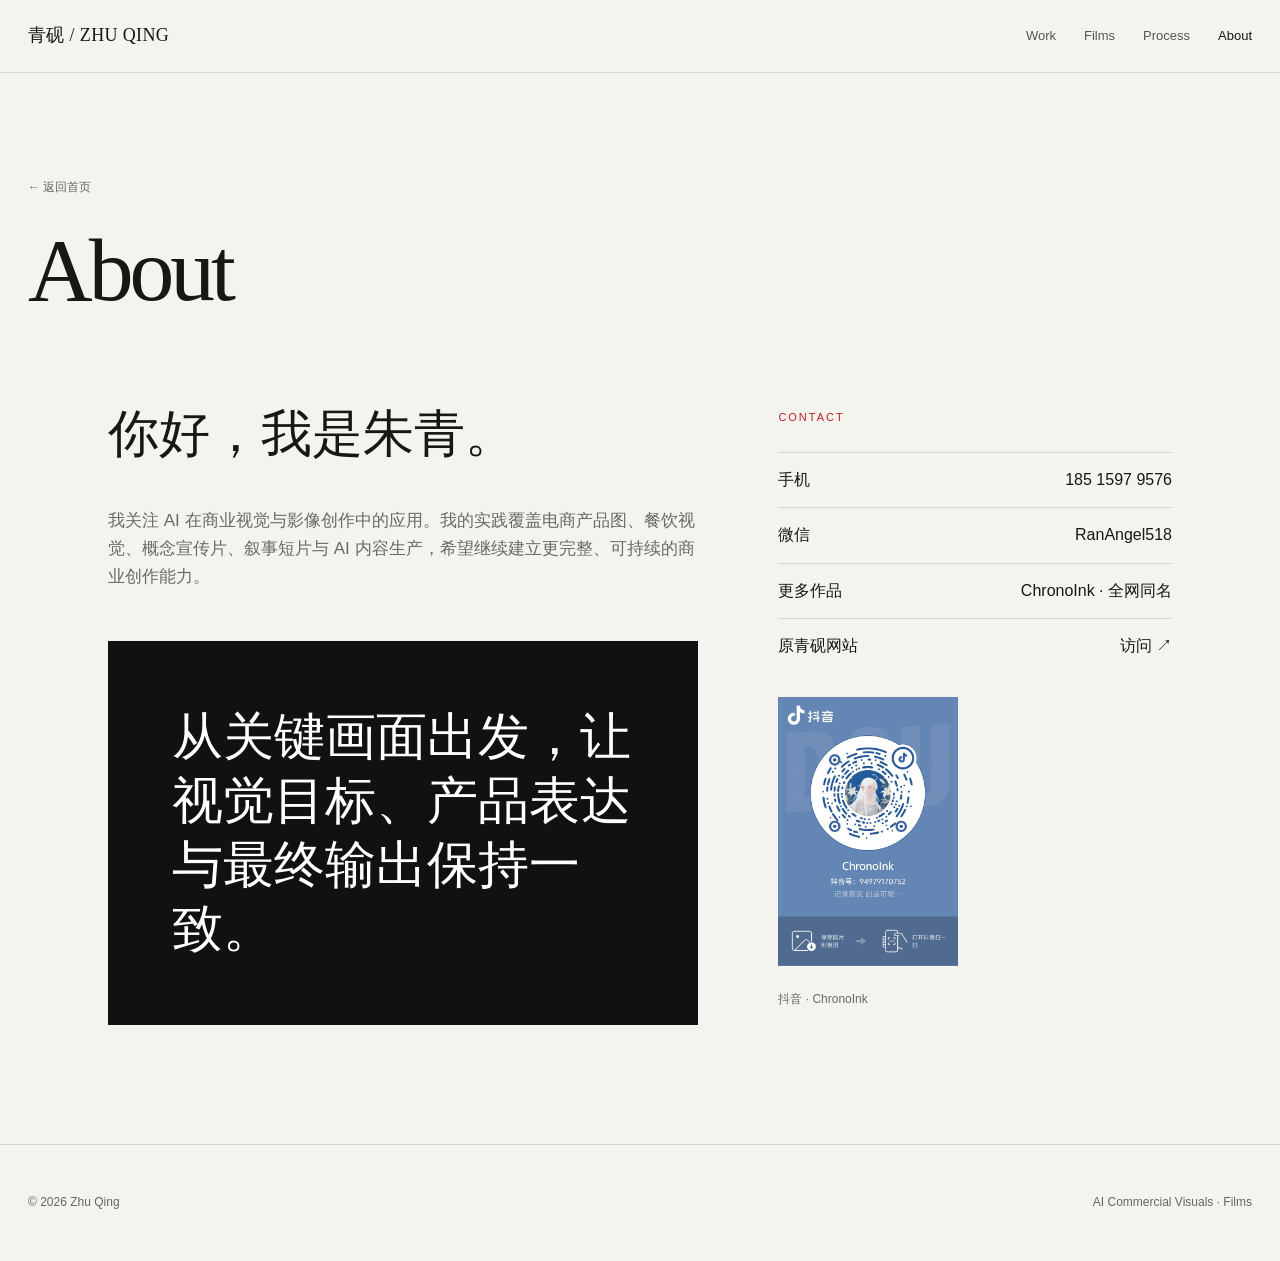
==== about.html @ ae473070 "Publish QingYan portfolio" ====
<!doctype html><html lang="zh-CN"><head><meta charset="utf-8"><meta name="viewport" content="width=device-width,initial-scale=1"><title>About｜朱青作品集</title><link rel="stylesheet" href="assets/css/site.css"></head><body><header class="site-header"><nav class="nav"><a class="brand" href="index.html">青砚 / ZHU QING</a><button class="menu-btn">☰</button><div class="nav-links"><a href="index.html#work">Work</a><a href="films.html">Films</a><a href="process.html">Process</a><a aria-current="page" href="about.html">About</a></div></nav></header><main><section class="page-hero"><div class="page-hero-inner"><a class="back" href="index.html">← 返回首页</a><h1>About</h1></div></section><section class="content"><div class="about-grid"><div><h2 style="font:500 clamp(30px,4vw,52px)/1.2 var(--serif);margin-top:0">你好，我是朱青。</h2><p class="page-lead">我关注 AI 在商业视觉与影像创作中的应用。我的实践覆盖电商产品图、餐饮视觉、概念宣传片、叙事短片与 AI 内容生产，希望继续建立更完整、可持续的商业创作能力。</p><div class="statement" style="margin-top:50px"><p>从关键画面出发，让视觉目标、产品表达与最终输出保持一致。</p></div></div><div><span class="section-kicker">Contact</span><ul class="contact-list" style="margin-top:22px"><li><span>手机</span><a href="tel:18515979576">185 1597 9576</a></li><li><span>微信</span><span>RanAngel518</span></li><li><span>更多作品</span><span>ChronoInk · 全网同名</span></li><li><span>原青砚网站</span><a href="https://darrenoliver568-debug.github.io/qingyan-studio/" target="_blank" rel="noreferrer">访问 ↗</a></li></ul><img class="qr" src="assets/images/douyin-qr.jpg" alt="抖音 ChronoInk 二维码"><p class="video-note">抖音 · ChronoInk</p></div></div></section></main><footer class="site-footer"><div class="footer-inner"><span>© <span data-year></span> Zhu Qing</span><span>Shanghai · China</span></div></footer><script src="assets/js/site.js"></script></body></html>
---- assets/css/site.css ----
:root{--ink:#171716;--muted:#6b6963;--paper:#f5f3ee;--white:#fff;--line:#d9d5cc;--red:#ba1f24;--dark:#101010;--max:1360px;--serif:"Songti SC","Noto Serif SC",Georgia,serif;--sans:Inter,"Noto Sans SC","Microsoft YaHei",sans-serif}*{box-sizing:border-box}html{scroll-behavior:smooth}body{margin:0;background:var(--paper);color:var(--ink);font-family:var(--sans);line-height:1.65}img,video{display:block;max-width:100%}a{color:inherit;text-decoration:none}button{font:inherit}.site-header{position:sticky;top:0;z-index:50;background:rgba(245,243,238,.92);backdrop-filter:blur(14px);border-bottom:1px solid rgba(217,213,204,.8)}.nav{max-width:var(--max);height:72px;margin:auto;padding:0 28px;display:flex;align-items:center;justify-content:space-between}.brand{font-family:var(--serif);font-size:18px;letter-spacing:.02em}.nav-links{display:flex;align-items:center;gap:28px;font-size:13px}.nav-links a{color:#57554f}.nav-links a:hover,.nav-links a[aria-current=page]{color:var(--ink)}.menu-btn{display:none;border:0;background:none;font-size:22px}.hero{min-height:calc(100vh - 72px);position:relative;background:var(--dark);color:#fff;overflow:hidden}.hero-media{position:absolute;inset:0}.hero-media img{width:100%;height:100%;object-fit:cover}.hero-media:after{content:"";position:absolute;inset:0;background:linear-gradient(90deg,rgba(0,0,0,.76),rgba(0,0,0,.08) 68%),linear-gradient(0deg,rgba(0,0,0,.5),transparent 46%)}.hero-inner{position:relative;z-index:2;max-width:var(--max);min-height:calc(100vh - 72px);margin:auto;padding:120px 28px 64px;display:flex;flex-direction:column;justify-content:space-between}.eyebrow{font-size:11px;letter-spacing:.2em;text-transform:uppercase}.hero h1{max-width:760px;margin:18px 0 16px;font:500 clamp(46px,7vw,96px)/.98 var(--serif);letter-spacing:-.045em}.hero p{max-width:550px;margin:0;color:#ddd;font-size:16px}.hero-actions{display:flex;gap:12px;margin-top:32px}.btn{display:inline-flex;align-items:center;justify-content:center;min-height:45px;padding:0 18px;border:1px solid currentColor;font-size:13px}.btn.light{background:#fff;color:#111;border-color:#fff}.btn:hover{opacity:.78}.hero-bottom{display:flex;justify-content:space-between;align-items:end;gap:24px}.tags{display:flex;gap:14px;flex-wrap:wrap;color:#ccc;font-size:12px}.scroll-note{font-size:11px;letter-spacing:.16em}.section{padding:110px 28px}.section-inner{max-width:var(--max);margin:auto}.section-head{display:flex;justify-content:space-between;gap:30px;align-items:end;margin-bottom:48px}.section-kicker{font-size:11px;letter-spacing:.18em;text-transform:uppercase;color:var(--red)}.section h2{margin:10px 0 0;font:500 clamp(32px,4vw,58px)/1.08 var(--serif);letter-spacing:-.025em}.section-intro{max-width:520px;margin:0;color:var(--muted)}.project-list{display:grid;gap:80px}.project-card{display:grid;grid-template-columns:minmax(0,1.45fr) minmax(260px,.55fr);gap:34px;align-items:end}.project-card:nth-child(even){grid-template-columns:minmax(260px,.55fr) minmax(0,1.45fr)}.project-card:nth-child(even) .project-media{order:2}.project-media{position:relative;aspect-ratio:16/9;overflow:hidden;background:#ddd}.project-media img{width:100%;height:100%;object-fit:cover;transition:transform .7s ease}.project-card:hover img{transform:scale(1.018)}.project-meta{padding-bottom:12px}.project-num{font-size:12px;color:var(--red)}.project-meta h3{margin:10px 0 12px;font:500 clamp(27px,3vw,44px)/1.05 var(--serif)}.project-meta p{margin:0 0 20px;color:var(--muted)}.text-link{font-size:13px;border-bottom:1px solid;padding-bottom:4px}.dark-section{background:#111;color:#fff}.dark-section .section-intro,.dark-section .project-meta p{color:#aaa}.film-grid{display:grid;grid-template-columns:1.3fr 1fr 1fr;gap:14px}.film-card{position:relative;min-height:420px;overflow:hidden;background:#222}.film-card img{width:100%;height:100%;object-fit:cover;transition:transform .7s}.film-card:hover img{transform:scale(1.025)}.film-card:after{content:"";position:absolute;inset:0;background:linear-gradient(0deg,rgba(0,0,0,.8),transparent 60%)}.film-copy{position:absolute;z-index:2;left:24px;right:24px;bottom:22px}.film-copy span{font-size:10px;letter-spacing:.14em;color:#ccc}.film-copy h3{margin:7px 0 0;font:500 25px var(--serif)}.utility-grid{display:grid;grid-template-columns:1fr 1fr 1fr;gap:18px}.utility-card{min-height:280px;padding:30px;background:#fff;border:1px solid var(--line);display:flex;flex-direction:column;justify-content:space-between}.utility-card b{font-size:11px;color:var(--red);letter-spacing:.14em}.utility-card h3{font:500 28px/1.15 var(--serif);margin:18px 0}.utility-card p{color:var(--muted);font-size:14px}.site-footer{padding:48px 28px;border-top:1px solid var(--line)}.footer-inner{max-width:var(--max);margin:auto;display:flex;justify-content:space-between;gap:20px;color:#666;font-size:12px}.page-hero{padding:100px 28px 70px}.page-hero-inner{max-width:var(--max);margin:auto}.back{font-size:12px;color:var(--muted)}.page-hero h1{max-width:1000px;margin:28px 0 20px;font:500 clamp(46px,7vw,100px)/.96 var(--serif);letter-spacing:-.045em}.page-lead{max-width:700px;color:var(--muted);font-size:17px}.page-meta{display:flex;gap:30px;flex-wrap:wrap;margin-top:38px;padding-top:22px;border-top:1px solid var(--line);font-size:12px}.cover{max-width:var(--max);margin:0 auto 90px;padding:0 28px}.cover img{width:100%;max-height:82vh;object-fit:cover}.video-wrap{position:relative;background:#080808}.video-wrap video{width:100%;max-height:82vh;background:#000}.video-note{padding:12px 0;color:var(--muted);font-size:12px}.content{max-width:1120px;margin:auto;padding:0 28px 110px}.content-block{margin:0 0 90px}.content-block h2{margin:0 0 20px;font:500 clamp(28px,3vw,44px)/1.1 var(--serif)}.content-block>p{max-width:720px;color:var(--muted)}.image-wide{width:100%;margin-top:30px}.image-wide img{width:100%;height:auto}.image-grid{display:grid;grid-template-columns:1fr 1fr;gap:16px;margin-top:30px}.image-grid.three{grid-template-columns:repeat(3,1fr)}.image-grid figure{margin:0;background:#ebe8e1}.image-grid img{width:100%;height:100%;object-fit:cover}.image-grid figcaption{padding:10px 12px;color:#666;font-size:11px;background:var(--paper)}.portrait-grid img{aspect-ratio:3/4}.square-grid img{aspect-ratio:1}.mock-label{display:inline-block;margin:20px 0 0;padding:7px 10px;background:#ede7dc;color:#5a5144;font-size:11px}.showcase img{width:100%;height:auto}.project-nav{display:grid;grid-template-columns:1fr 1fr;border-top:1px solid var(--line)}.project-nav a{padding:32px 28px}.project-nav a:last-child{text-align:right;border-left:1px solid var(--line)}.project-nav small{display:block;color:var(--muted)}.project-nav strong{font:500 22px var(--serif)}.statement{padding:64px;background:#111;color:#fff}.statement p{max-width:850px;margin:0;font:500 clamp(28px,4vw,54px)/1.25 var(--serif)}.process-list{counter-reset:step}.process-step{counter-increment:step;display:grid;grid-template-columns:90px 1fr 1fr;gap:24px;padding:30px 0;border-top:1px solid var(--line)}.process-step:before{content:"0" counter(step);color:var(--red);font-size:12px}.process-step h3{margin:0;font:500 25px var(--serif)}.process-step p{margin:0;color:var(--muted)}.about-grid{display:grid;grid-template-columns:1.2fr .8fr;gap:80px}.contact-list{margin:0;padding:0;list-style:none}.contact-list li{padding:14px 0;border-top:1px solid var(--line);display:flex;justify-content:space-between;gap:20px}.qr{max-width:180px;margin-top:24px}.notice{padding:14px 16px;border-left:3px solid var(--red);background:#eee9df;color:#5d574e;font-size:13px}.lightbox{display:none;position:fixed;inset:0;z-index:100;background:rgba(0,0,0,.92);padding:34px;align-items:center;justify-content:center}.lightbox.open{display:flex}.lightbox img{max-width:95vw;max-height:90vh}.lightbox button{position:absolute;top:18px;right:24px;border:0;background:none;color:#fff;font-size:34px}.zoomable{cursor:zoom-in}.error-message{display:none;padding:24px;color:#fff;background:#511}.error-message.show{display:block}@media(max-width:900px){.nav{height:62px;padding:0 18px}.menu-btn{display:block}.nav-links{display:none;position:absolute;top:62px;left:0;right:0;padding:20px;background:var(--paper);border-bottom:1px solid var(--line);flex-direction:column;align-items:flex-start}.nav-links.open{display:flex}.hero,.hero-inner{min-height:calc(100svh - 62px)}.hero-inner{padding:82px 20px 32px}.hero h1{font-size:50px}.hero-bottom{align-items:flex-start;flex-direction:column}.section{padding:72px 20px}.section-head{display:block}.section-intro{margin-top:20px}.project-card,.project-card:nth-child(even){grid-template-columns:1fr;gap:18px}.project-card:nth-child(even) .project-media{order:0}.film-grid{grid-template-columns:1fr}.film-card{min-height:330px}.utility-grid{grid-template-columns:1fr}.page-hero{padding:66px 20px 48px}.page-hero h1{font-size:54px}.cover{padding:0 20px;margin-bottom:60px}.content{padding:0 20px 80px}.image-grid,.image-grid.three{grid-template-columns:1fr}.statement{padding:42px 24px}.process-step{grid-template-columns:48px 1fr}.process-step p{grid-column:2}.about-grid{grid-template-columns:1fr;gap:40px}.project-nav a{padding:24px 20px}.footer-inner{display:block}.footer-inner span{display:block;margin-top:8px}}
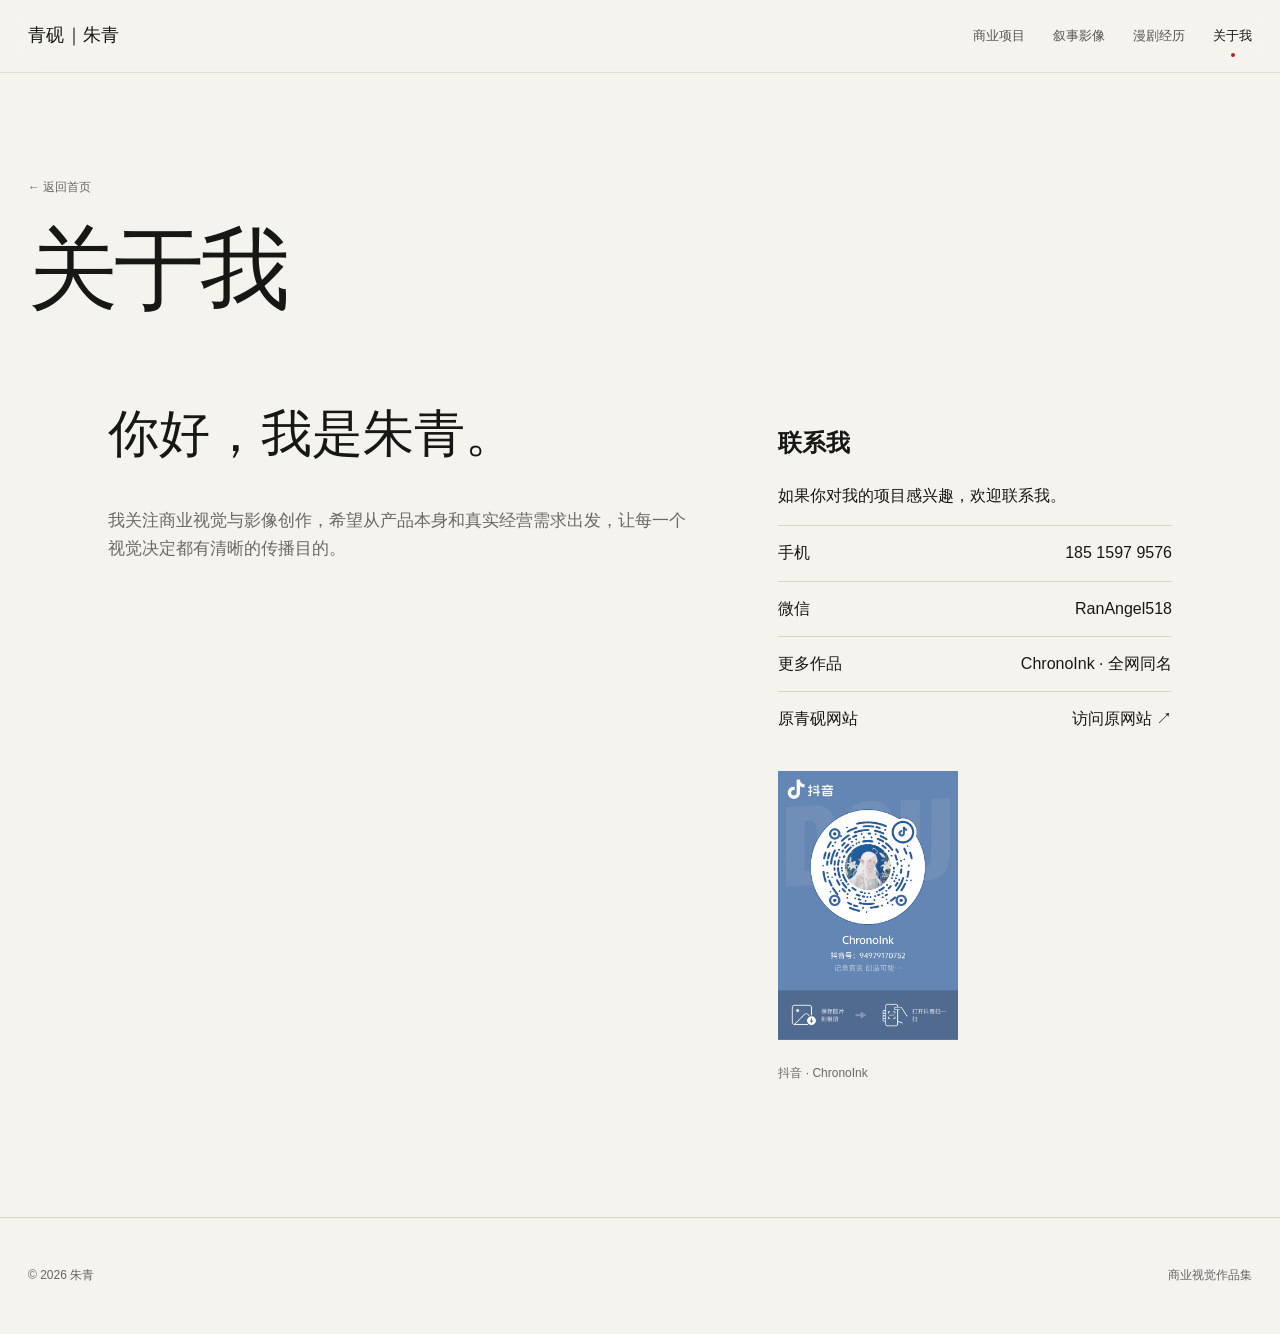
==== commit cf1c695f: "Refocus portfolio on commercial work" ====
--- a/about.html
+++ b/about.html
@@ -1 +1,6 @@
-<!doctype html><html lang="zh-CN"><head><meta charset="utf-8"><meta name="viewport" content="width=device-width,initial-scale=1"><title>About｜朱青作品集</title><link rel="stylesheet" href="assets/css/site.css"></head><body><header class="site-header"><nav class="nav"><a class="brand" href="index.html">青砚 / ZHU QING</a><button class="menu-btn">☰</button><div class="nav-links"><a href="index.html#work">Work</a><a href="films.html">Films</a><a href="process.html">Process</a><a aria-current="page" href="about.html">About</a></div></nav></header><main><section class="page-hero"><div class="page-hero-inner"><a class="back" href="index.html">← 返回首页</a><h1>About</h1></div></section><section class="content"><div class="about-grid"><div><h2 style="font:500 clamp(30px,4vw,52px)/1.2 var(--serif);margin-top:0">你好，我是朱青。</h2><p class="page-lead">我关注 AI 在商业视觉与影像创作中的应用。我的实践覆盖电商产品图、餐饮视觉、概念宣传片、叙事短片与 AI 内容生产，希望继续建立更完整、可持续的商业创作能力。</p><div class="statement" style="margin-top:50px"><p>从关键画面出发，让视觉目标、产品表达与最终输出保持一致。</p></div></div><div><span class="section-kicker">Contact</span><ul class="contact-list" style="margin-top:22px"><li><span>手机</span><a href="tel:18515979576">185 1597 9576</a></li><li><span>微信</span><span>RanAngel518</span></li><li><span>更多作品</span><span>ChronoInk · 全网同名</span></li><li><span>原青砚网站</span><a href="https://darrenoliver568-debug.github.io/qingyan-studio/" target="_blank" rel="noreferrer">访问 ↗</a></li></ul><img class="qr" src="assets/images/douyin-qr.jpg" alt="抖音 ChronoInk 二维码"><p class="video-note">抖音 · ChronoInk</p></div></div></section></main><footer class="site-footer"><div class="footer-inner"><span>© <span data-year></span> Zhu Qing</span><span>Shanghai · China</span></div></footer><script src="assets/js/site.js"></script></body></html>
+<!doctype html>
+<html lang="zh-CN"><head><meta charset="utf-8"><meta name="viewport" content="width=device-width,initial-scale=1"><title>关于我｜朱青商业视觉作品集</title><link rel="stylesheet" href="assets/css/site.css"></head>
+<body><header class="site-header"><nav class="nav"><a class="brand" href="index.html">青砚｜朱青</a><button class="menu-btn" aria-label="打开导航">☰</button><div class="nav-links"></div></nav></header>
+<main><section class="page-hero"><div class="page-hero-inner"><a class="back" href="index.html">← 返回首页</a><h1>关于我</h1></div></section>
+<section class="content"><div class="about-grid"><div><h2 style="font:500 clamp(30px,4vw,52px)/1.2 var(--serif);margin-top:0">你好，我是朱青。</h2><p class="page-lead">我关注商业视觉与影像创作，希望从产品本身和真实经营需求出发，让每一个视觉决定都有清晰的传播目的。</p></div><div><h2>联系我</h2><p>如果你对我的项目感兴趣，欢迎联系我。</p><ul class="contact-list"><li><span>手机</span><a href="tel:18515979576">185 1597 9576</a></li><li><span>微信</span><span>RanAngel518</span></li><li><span>更多作品</span><span>ChronoInk · 全网同名</span></li><li><span>原青砚网站</span><a href="https://darrenoliver568-debug.github.io/qingyan-studio/" target="_blank" rel="noreferrer">访问原网站 ↗</a></li></ul><img class="qr" src="assets/images/douyin-qr.jpg" alt="抖音 ChronoInk 二维码"><p class="video-note">抖音 · ChronoInk</p></div></div></section></main>
+<footer class="site-footer"><div class="footer-inner"><span>© <span data-year></span> 朱青</span><span>商业视觉作品集</span></div></footer><script src="assets/js/site.js"></script></body></html>
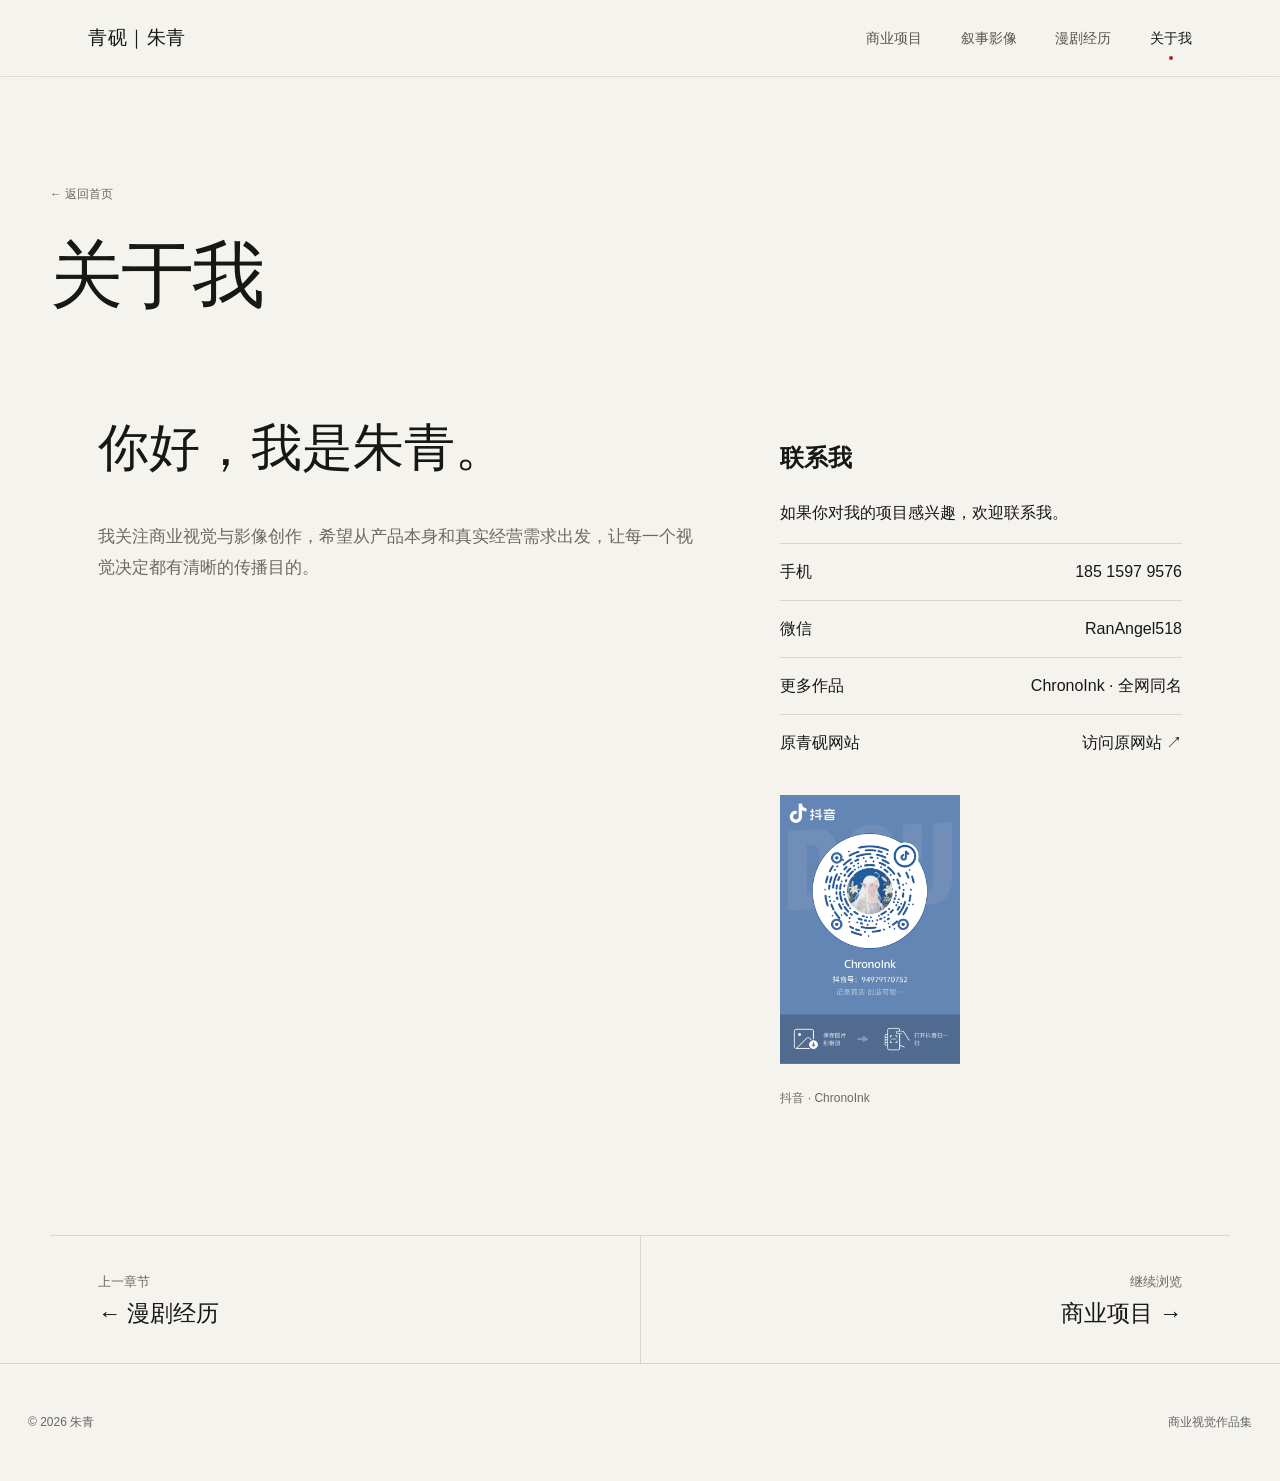
==== commit cadcca28: "Complete chapter navigation and vertical drama playback" ====
--- a/about.html
+++ b/about.html
@@ -2,5 +2,7 @@
 <html lang="zh-CN"><head><meta charset="utf-8"><meta name="viewport" content="width=device-width,initial-scale=1"><title>关于我｜朱青商业视觉作品集</title><link rel="stylesheet" href="assets/css/site.css"></head>
 <body><header class="site-header"><nav class="nav"><a class="brand" href="index.html">青砚｜朱青</a><button class="menu-btn" aria-label="打开导航">☰</button><div class="nav-links"></div></nav></header>
 <main><section class="page-hero"><div class="page-hero-inner"><a class="back" href="index.html">← 返回首页</a><h1>关于我</h1></div></section>
-<section class="content"><div class="about-grid"><div><h2 style="font:500 clamp(30px,4vw,52px)/1.2 var(--serif);margin-top:0">你好，我是朱青。</h2><p class="page-lead">我关注商业视觉与影像创作，希望从产品本身和真实经营需求出发，让每一个视觉决定都有清晰的传播目的。</p></div><div><h2>联系我</h2><p>如果你对我的项目感兴趣，欢迎联系我。</p><ul class="contact-list"><li><span>手机</span><a href="tel:18515979576">185 1597 9576</a></li><li><span>微信</span><span>RanAngel518</span></li><li><span>更多作品</span><span>ChronoInk · 全网同名</span></li><li><span>原青砚网站</span><a href="https://darrenoliver568-debug.github.io/qingyan-studio/" target="_blank" rel="noreferrer">访问原网站 ↗</a></li></ul><img class="qr" src="assets/images/douyin-qr.jpg" alt="抖音 ChronoInk 二维码"><p class="video-note">抖音 · ChronoInk</p></div></div></section></main>
+<section class="content"><div class="about-grid"><div><h2 style="font:500 clamp(30px,4vw,52px)/1.2 var(--serif);margin-top:0">你好，我是朱青。</h2><p class="page-lead">我关注商业视觉与影像创作，希望从产品本身和真实经营需求出发，让每一个视觉决定都有清晰的传播目的。</p></div><div><h2>联系我</h2><p>如果你对我的项目感兴趣，欢迎联系我。</p><ul class="contact-list"><li><span>手机</span><a href="tel:18515979576">185 1597 9576</a></li><li><span>微信</span><span>RanAngel518</span></li><li><span>更多作品</span><span>ChronoInk · 全网同名</span></li><li><span>原青砚网站</span><a href="https://darrenoliver568-debug.github.io/qingyan-studio/" target="_blank" rel="noreferrer">访问原网站 ↗</a></li></ul><img class="qr" src="assets/images/douyin-qr.jpg" alt="抖音 ChronoInk 二维码"><p class="video-note">抖音 · ChronoInk</p></div></div></section>
+<nav class="project-nav"><a href="practice.html"><small>上一章节</small><strong>← 漫剧经历</strong></a><a href="index.html#work"><small>继续浏览</small><strong>商业项目 →</strong></a></nav>
+</main>
 <footer class="site-footer"><div class="footer-inner"><span>© <span data-year></span> 朱青</span><span>商业视觉作品集</span></div></footer><script src="assets/js/site.js"></script></body></html>
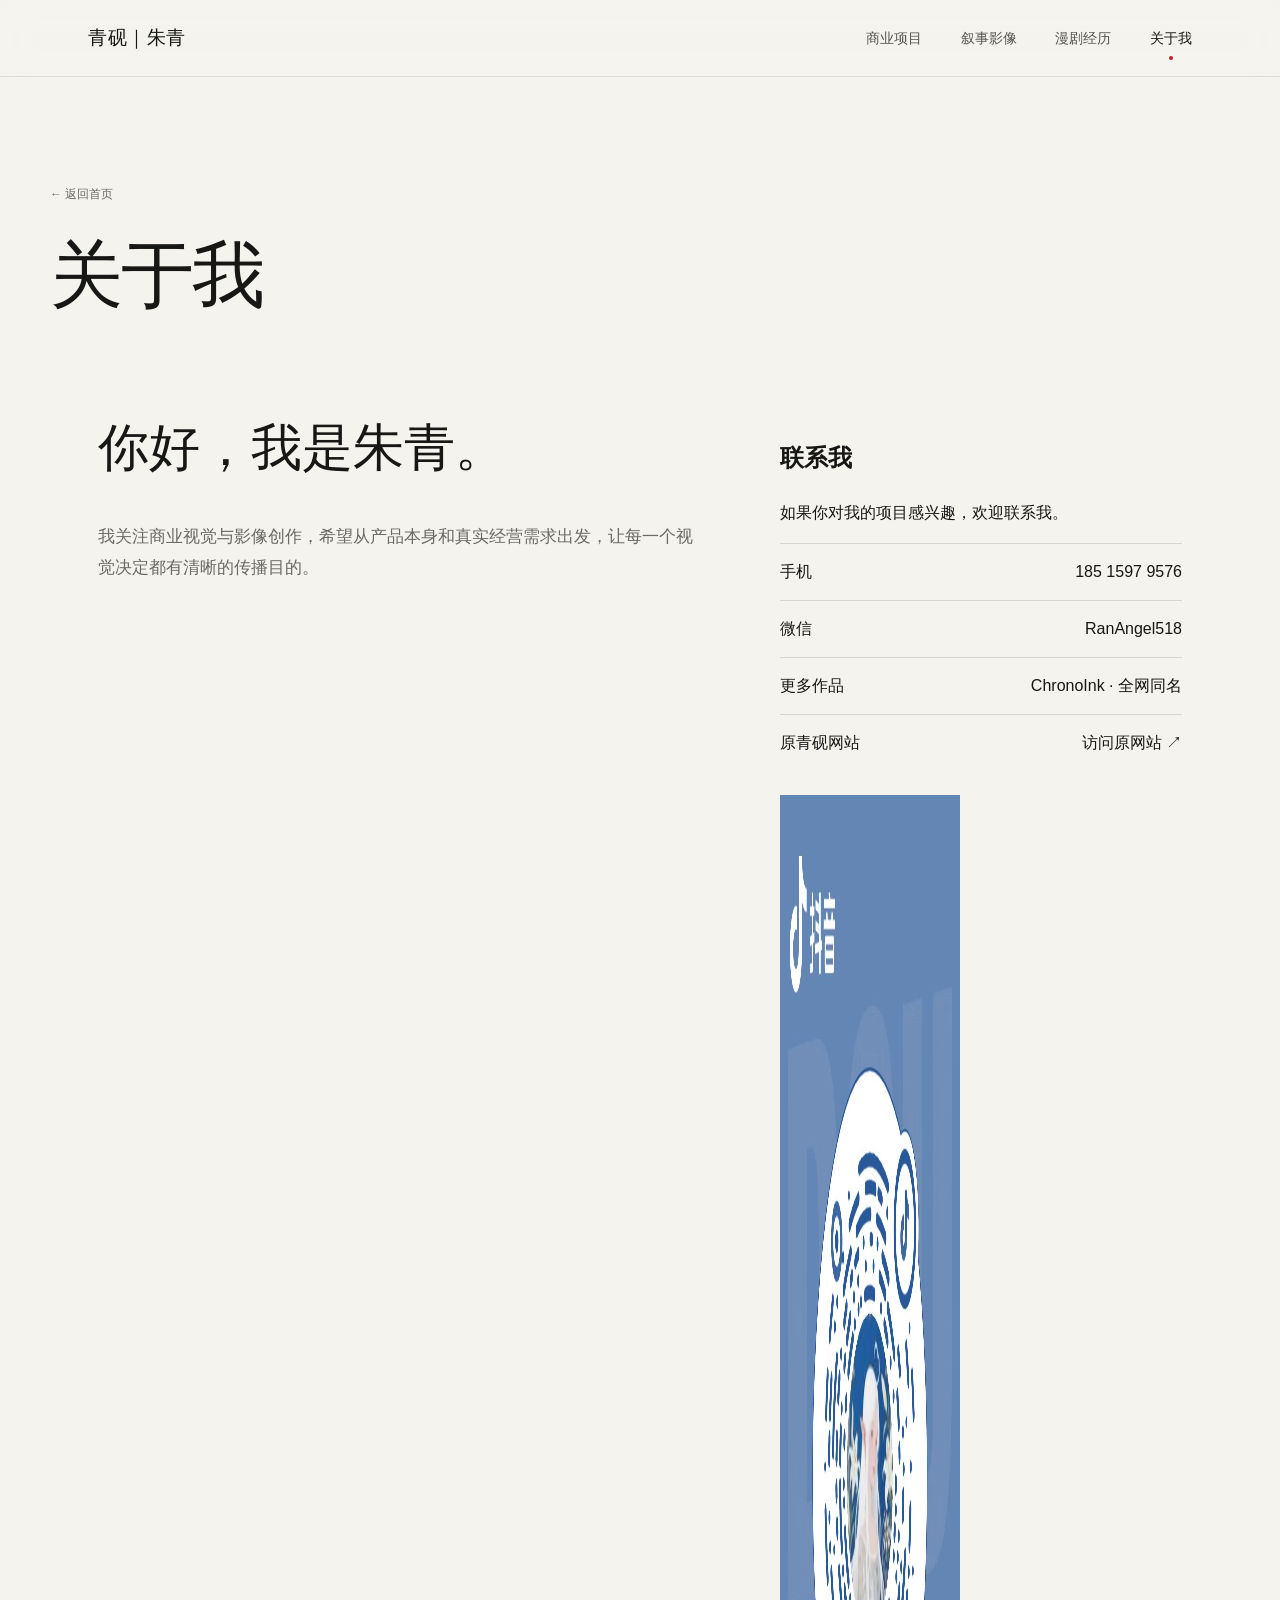
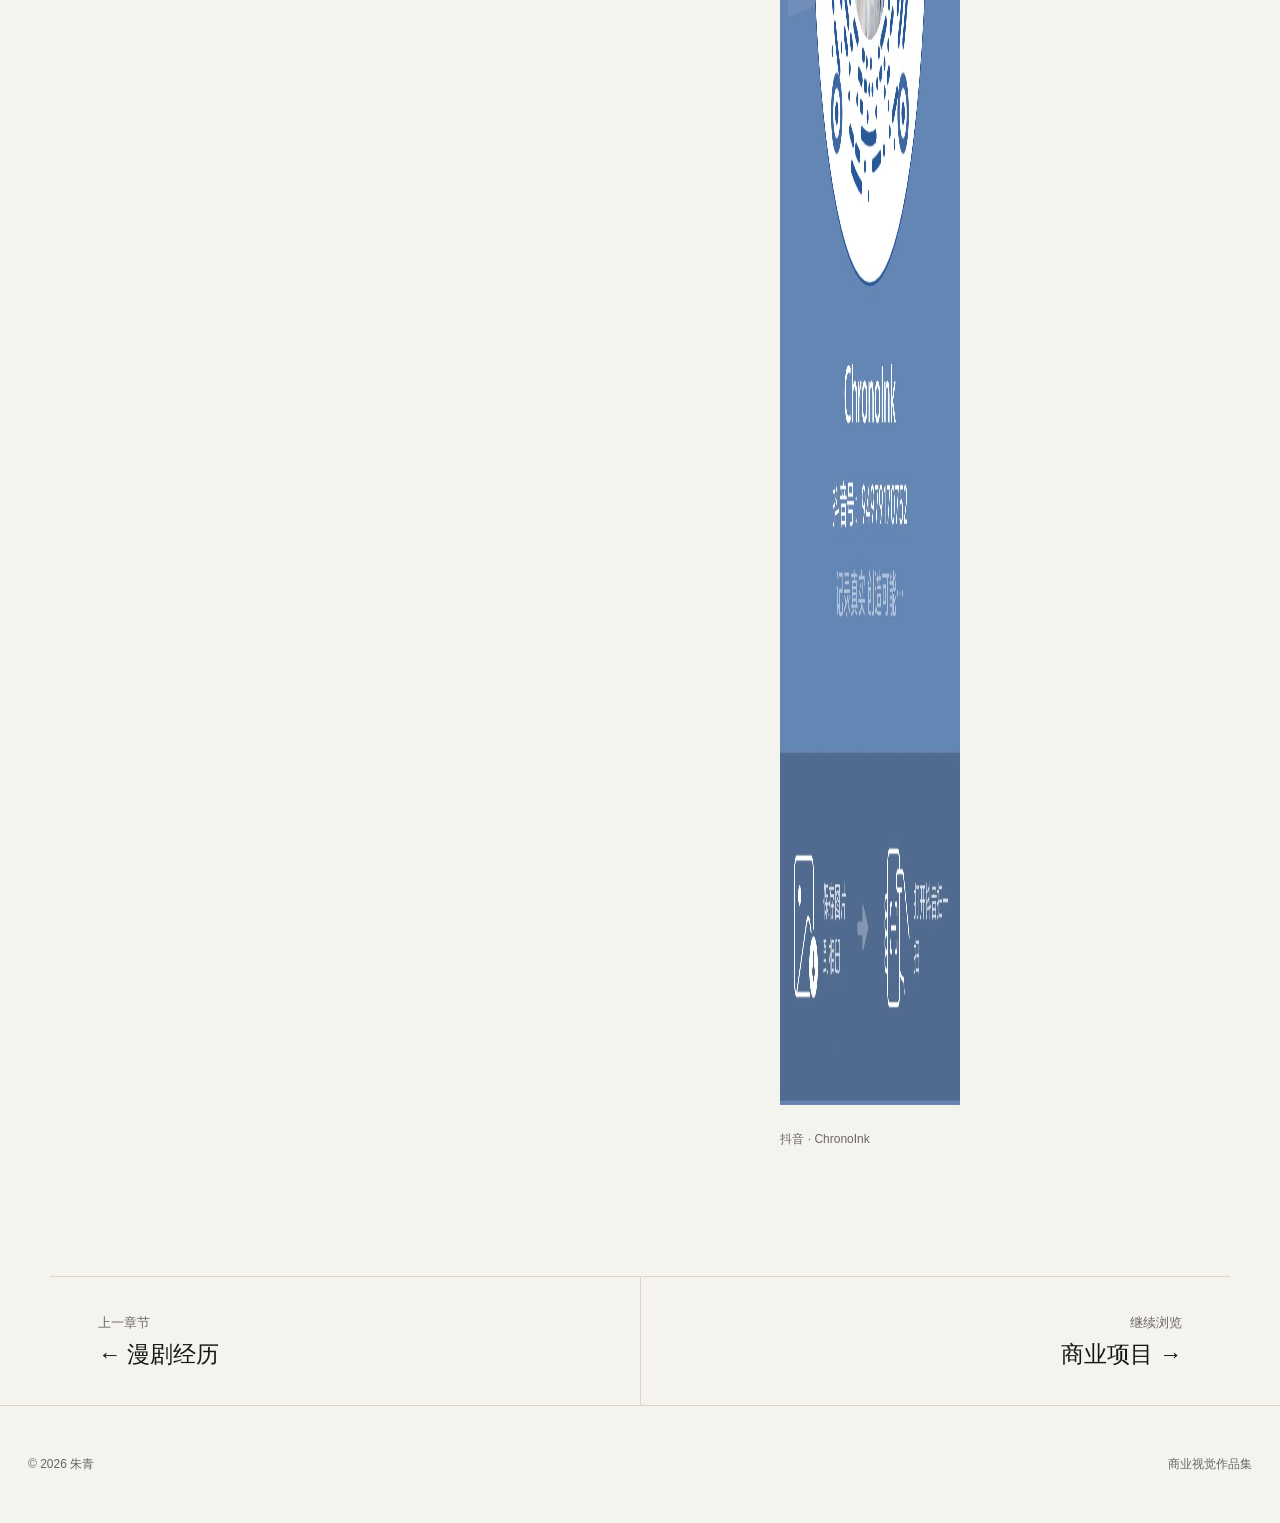
==== commit 7269cee7: "Fix video playback and portfolio interaction details" ====
--- a/about.html
+++ b/about.html
@@ -1,8 +1,8 @@
 <!doctype html>
-<html lang="zh-CN"><head><meta charset="utf-8"><meta name="viewport" content="width=device-width,initial-scale=1"><title>关于我｜朱青商业视觉作品集</title><link rel="stylesheet" href="assets/css/site.css"></head>
+<html lang="zh-CN"><head><meta charset="utf-8"><meta name="viewport" content="width=device-width,initial-scale=1"><title>关于我｜朱青商业视觉作品集</title><link rel="stylesheet" href="assets/css/site.css?v=20261020-fixes"><link rel="stylesheet" href="assets/css/final.css?v=20261020-fixes"></head>
 <body><header class="site-header"><nav class="nav"><a class="brand" href="index.html">青砚｜朱青</a><button class="menu-btn" aria-label="打开导航">☰</button><div class="nav-links"></div></nav></header>
 <main><section class="page-hero"><div class="page-hero-inner"><a class="back" href="index.html">← 返回首页</a><h1>关于我</h1></div></section>
-<section class="content"><div class="about-grid"><div><h2 style="font:500 clamp(30px,4vw,52px)/1.2 var(--serif);margin-top:0">你好，我是朱青。</h2><p class="page-lead">我关注商业视觉与影像创作，希望从产品本身和真实经营需求出发，让每一个视觉决定都有清晰的传播目的。</p></div><div><h2>联系我</h2><p>如果你对我的项目感兴趣，欢迎联系我。</p><ul class="contact-list"><li><span>手机</span><a href="tel:18515979576">185 1597 9576</a></li><li><span>微信</span><span>RanAngel518</span></li><li><span>更多作品</span><span>ChronoInk · 全网同名</span></li><li><span>原青砚网站</span><a href="https://darrenoliver568-debug.github.io/qingyan-studio/" target="_blank" rel="noreferrer">访问原网站 ↗</a></li></ul><img class="qr" src="assets/images/douyin-qr.jpg" alt="抖音 ChronoInk 二维码"><p class="video-note">抖音 · ChronoInk</p></div></div></section>
+<section class="content"><div class="about-grid"><div><h2 style="font:500 clamp(30px,4vw,52px)/1.2 var(--serif);margin-top:0">你好，我是朱青。</h2><p class="page-lead">我关注商业视觉与影像创作，希望从产品本身和真实经营需求出发，让每一个视觉决定都有清晰的传播目的。</p></div><div><h2>联系我</h2><p>如果你对我的项目感兴趣，欢迎联系我。</p><ul class="contact-list"><li><span>手机</span><a href="tel:18515979576">185 1597 9576</a></li><li><span>微信</span><span>RanAngel518</span></li><li><span>更多作品</span><span>ChronoInk · 全网同名</span></li><li><span>原青砚网站</span><a href="https://darrenoliver568-debug.github.io/qingyan-studio/" target="_blank" rel="noreferrer">访问原网站 ↗</a></li></ul><img class="qr" src="assets/images/douyin-qr.jpg" width="1279" height="1910" loading="lazy" decoding="async" alt="抖音 ChronoInk 二维码"><p class="video-note">抖音 · ChronoInk</p></div></div></section>
 <nav class="project-nav"><a href="practice.html"><small>上一章节</small><strong>← 漫剧经历</strong></a><a href="index.html#work"><small>继续浏览</small><strong>商业项目 →</strong></a></nav>
 </main>
-<footer class="site-footer"><div class="footer-inner"><span>© <span data-year></span> 朱青</span><span>商业视觉作品集</span></div></footer><script src="assets/js/site.js"></script></body></html>
+<footer class="site-footer"><div class="footer-inner"><span>© <span data-year></span> 朱青</span><span>商业视觉作品集</span></div></footer><script src="assets/js/site.js?v=20261020-fixes"></script></body></html>
--- a/assets/css/final.css
+++ b/assets/css/final.css
@@ -0,0 +1,120 @@
+body.dark-section .site-header{color:var(--ink)}
+.project-media,.cover,.image-wide,.image-grid figure,.showcase,.vertical-video-card{background:#e8e3da}
+.hero-media,.film-card{background:#171512}
+.video-wrap video{width:100%;height:auto;max-height:none;aspect-ratio:16/9;object-fit:contain}
+.showcase{background:transparent}
+.brand,.nav-links a,.text-link,.btn,.project-card,.film-card,.project-nav a,.vertical-video-card{transition:color .45s ease,background-color .45s ease,border-color .45s ease,box-shadow .55s ease,transform .55s cubic-bezier(.2,.7,.2,1),opacity .45s ease}
+.project-media img,.film-card img{transition:transform .7s cubic-bezier(.2,.7,.2,1),filter .7s ease}
+.project-media{aspect-ratio:auto;background:transparent}
+.project-media img{width:100%;height:auto;object-fit:contain}
+.project-card:hover .project-media{box-shadow:0 22px 60px rgba(38,30,19,.14)}
+.project-card:hover .project-media img,.film-card:hover img{transform:scale(1.018);filter:brightness(1.045)}
+.project-card:hover h3,.text-link:hover,.nav-links a:hover{color:var(--red)}
+.text-link{position:relative;display:inline-flex;gap:8px;padding-bottom:5px}
+.text-link:after{content:"";position:absolute;left:0;bottom:0;width:100%;height:1px;background:currentColor;transform:scaleX(0);transform-origin:left;transition:transform .45s ease}
+.text-link:hover{transform:translateX(3px)}
+.text-link:hover:after{transform:scaleX(1)}
+.nav-links a{position:relative}
+.nav-links a:after{content:"";position:absolute;left:50%;bottom:-10px;width:4px;height:4px;border-radius:50%;background:var(--red);transform:translateX(-50%) scale(0);transition:transform .35s ease}
+.nav-links a:hover:after,.nav-links a[aria-current=page]:after{transform:translateX(-50%) scale(1)}
+.btn:hover{opacity:1;transform:translateY(-2px);box-shadow:0 10px 28px rgba(0,0,0,.12)}
+.film-card{aspect-ratio:16/9;min-height:0;border-radius:4px;background:#171512}
+.film-card img{position:absolute;inset:0;object-fit:contain}
+.film-copy p{margin:8px 0 0;max-width:390px;color:#ddd;font-size:13px;line-height:1.55}
+.film-copy small{display:block;margin-top:10px;color:#dcc4a6;font-size:11px;line-height:1.45}
+.film-card:hover .film-copy{transform:translateY(-3px)}
+.film-copy{transition:transform .5s ease}
+.section-action{margin-top:32px}
+.films-list{padding-top:0}
+.films-list .film-grid{grid-template-columns:repeat(2,minmax(0,1fr))}
+.films-list .film-card{aspect-ratio:16/10}
+.cover img{height:auto;max-height:none;object-fit:contain}
+.image-grid figure{min-width:0}
+.image-grid img{height:auto;object-fit:contain}
+.image-grid.square-grid img,.square-grid img{aspect-ratio:1;object-fit:cover}
+.image-grid.portrait-grid img,.portrait-grid img{aspect-ratio:3/4;object-fit:cover}
+.award-list{display:flex;flex-wrap:wrap;gap:10px;margin-top:28px}
+.award-list span{padding:9px 13px;border:1px solid var(--line);border-radius:999px;color:#5f574d;font-size:12px;background:rgba(255,255,255,.45)}
+.project-summary{max-width:780px;margin:0;font:500 clamp(24px,3vw,40px)/1.45 var(--serif)}
+.drama-feature{background:#ece6dc}
+.drama-layout{display:grid;grid-template-columns:minmax(260px,380px) minmax(0,1fr);gap:clamp(48px,8vw,120px);align-items:center}
+.vertical-video-card{position:relative;width:100%;max-width:360px;aspect-ratio:9/16;margin:auto;border-radius:24px;overflow:hidden;background:#171512;box-shadow:0 24px 70px rgba(44,35,24,.17)}
+.vertical-video-card:hover{transform:translateY(-5px);box-shadow:0 32px 86px rgba(44,35,24,.24)}
+.vertical-video-card video{width:100%;height:100%;object-fit:cover;background:#e6dfd4;cursor:pointer}
+.vertical-video-card video:focus-visible{outline:2px solid #a6322b;outline-offset:-5px}
+.play-cue{position:absolute;left:50%;bottom:24px;transform:translateX(-50%);padding:9px 15px;border-radius:999px;background:rgba(246,242,234,.82);backdrop-filter:blur(12px);color:#332d27;font-size:12px;white-space:nowrap;pointer-events:none;opacity:.72;transition:opacity .4s ease,transform .4s ease}
+.vertical-video-card:hover .play-cue{opacity:1;transform:translateX(-50%) translateY(-3px)}
+.vertical-video-card.is-playing .play-cue{opacity:0}
+.drama-copy h2{margin:0 0 26px;font:500 clamp(38px,5vw,68px)/1.05 var(--serif)}
+.drama-copy p{max-width:680px;color:var(--muted);font-size:16px}
+.compact-steps{display:flex;flex-wrap:wrap;gap:10px;margin-top:30px}
+.compact-steps span{padding:8px 13px;border-radius:999px;background:#eee8de;color:#5f574e;font-size:12px}
+.drama-detail{max-width:1180px}
+.about-teaser p{max-width:760px;color:var(--muted);font-size:17px}
+.project-nav a:hover{background:#ebe6dc}
+.project-nav a:first-child:hover{transform:translateX(-3px)}
+.project-nav a:last-child:hover{transform:translateX(3px)}
+@media(max-width:900px){.film-card{aspect-ratio:16/9}.films-list .film-grid{grid-template-columns:1fr}.films-list .film-card{aspect-ratio:16/9}.hero h1{max-width:340px;font-size:clamp(40px,12vw,48px);line-height:1.02}.hero p{max-width:330px}.hero-actions{flex-wrap:wrap}.drama-layout{grid-template-columns:1fr;gap:44px}.vertical-video-card{max-width:300px;border-radius:20px}.drama-copy{text-align:left}.award-list{display:grid}.film-copy p{font-size:12px}}
+
+/* 2026-10-20 typography and spacing refinement */
+:root{--reading:38em;--content:1180px;--space-section:clamp(76px,8vw,124px);--space-block:clamp(72px,8vw,116px)}
+html{font-size:16px}
+body{font-size:1rem;line-height:1.75;text-rendering:optimizeLegibility;-webkit-font-smoothing:antialiased}
+h1,h2,h3,.project-nav strong{line-break:strict;text-wrap:balance;word-break:normal;overflow-wrap:normal}
+p,.page-lead,.section-intro,.film-copy small{line-break:strict;text-wrap:pretty;word-break:normal;overflow-wrap:break-word}
+.nav{max-width:var(--content);height:76px;padding-inline:clamp(22px,3vw,40px)}
+.nav-links{gap:clamp(24px,3vw,40px);font-size:14px}
+.brand{font-size:19px;white-space:nowrap}
+.page-hero{padding:clamp(76px,8vw,116px) clamp(22px,4vw,48px) clamp(54px,6vw,84px)}
+.page-hero-inner{max-width:var(--content)}
+.page-hero h1{max-width:12em;margin:30px 0 24px;font-size:clamp(44px,5.7vw,78px);line-height:1.08;letter-spacing:-.025em}
+.page-hero h1 br{display:none}
+.page-lead{max-width:var(--reading);margin:0;font-size:clamp(16px,1.35vw,19px);line-height:1.8}
+.page-meta{gap:12px 26px;margin-top:34px;padding-top:20px;line-height:1.5}
+.cover{max-width:var(--content);margin:0 auto var(--space-section);padding-inline:clamp(22px,4vw,48px)}
+.cover img{max-height:none;border-radius:2px}
+.content{max-width:var(--content);padding:0 clamp(22px,4vw,48px) var(--space-section)}
+.content-block{margin-bottom:var(--space-block)}
+.content-block:last-child{margin-bottom:0}
+.content-block h2{max-width:14em;margin:0 0 22px;font-size:clamp(30px,3.2vw,46px);line-height:1.18;letter-spacing:-.018em}
+.content-block>p{max-width:var(--reading);margin:0 0 34px;font-size:16px;line-height:1.9}
+.image-wide{margin-top:38px}
+.image-grid{gap:clamp(18px,2vw,28px);margin-top:38px;align-items:start}
+.image-grid figure{background:transparent}
+.image-grid img,.image-wide img,.showcase>img{width:100%;height:auto;background:#e9e5dc}
+.image-grid figcaption{padding:12px 4px 0;background:transparent;font-size:12px;line-height:1.5}
+.mock-label{margin:0 0 18px;padding:8px 12px;border-radius:999px}
+.showcase>p{margin-bottom:34px}
+.notice{max-width:var(--reading);margin-top:30px;padding:16px 18px;line-height:1.75}
+.project-nav{max-width:var(--content);margin-inline:auto}
+.project-nav a{padding:34px clamp(22px,4vw,48px)}
+.project-nav strong{display:block;margin-top:5px;font-size:clamp(18px,2vw,23px);line-height:1.35}
+.section{padding:var(--space-section) clamp(22px,4vw,48px)}
+.section-inner{max-width:var(--content)}
+.section-head{margin-bottom:clamp(38px,5vw,58px)}
+.section-intro{max-width:34em;font-size:16px;line-height:1.8}
+.project-list{gap:clamp(68px,8vw,112px)}
+.project-card{gap:clamp(28px,4vw,56px)}
+.project-meta h3{max-width:9em;line-height:1.15;text-wrap:balance}
+.project-meta p{max-width:30em;line-height:1.85;text-wrap:pretty}
+.film-copy{left:clamp(18px,2vw,28px);right:clamp(18px,2vw,28px);bottom:clamp(18px,2vw,28px)}
+.film-copy h3{line-height:1.2}
+.film-grid,.film-card,.film-copy{min-width:0}
+.film-card{width:100%}
+.film-copy p,.film-copy small{max-width:100%;overflow-wrap:anywhere}
+.about-teaser p,.drama-copy p{max-width:38em;line-height:1.85;text-wrap:pretty}
+@media(max-width:900px){
+  .nav{height:64px;padding-inline:20px}.nav-links{top:64px;gap:18px;padding:24px 20px}
+  .page-hero{padding:64px 20px 44px}.page-hero h1{max-width:10em;margin:24px 0 20px;font-size:clamp(38px,12vw,54px);line-height:1.1}
+  .page-lead{font-size:16px;line-height:1.8}.cover{padding-inline:20px;margin-bottom:72px}.content{padding-inline:20px;padding-bottom:80px}
+  .content-block{margin-bottom:76px}.content-block h2{margin-bottom:18px;font-size:clamp(29px,9vw,40px)}.content-block>p{margin-bottom:28px;line-height:1.85}
+  .image-grid,.image-grid.three{gap:30px;margin-top:30px}.image-grid figure+figure{margin-top:0}.image-wide{margin-top:30px}
+  .section{padding:78px 20px}.section-head{margin-bottom:34px}.section h2{font-size:clamp(32px,10vw,44px);line-height:1.16}
+  .project-list{gap:72px}.project-meta{padding:4px 0 0}.project-meta h3{margin-bottom:12px;font-size:clamp(28px,8vw,36px)}.project-meta p{margin-bottom:18px;line-height:1.8}
+  .film-card{min-height:0}.project-nav a{padding:26px 20px}
+}
+@media(max-width:420px){
+  .hero p{text-shadow:0 1px 10px rgba(0,0,0,.58)}
+  .hero h1{max-width:7.5em;font-size:clamp(40px,12vw,48px);line-height:1.08;letter-spacing:-.02em}.hero p{line-height:1.8;text-wrap:pretty}
+  .page-meta{gap:9px 18px}.image-grid,.image-grid.three{grid-template-columns:1fr}
+}
